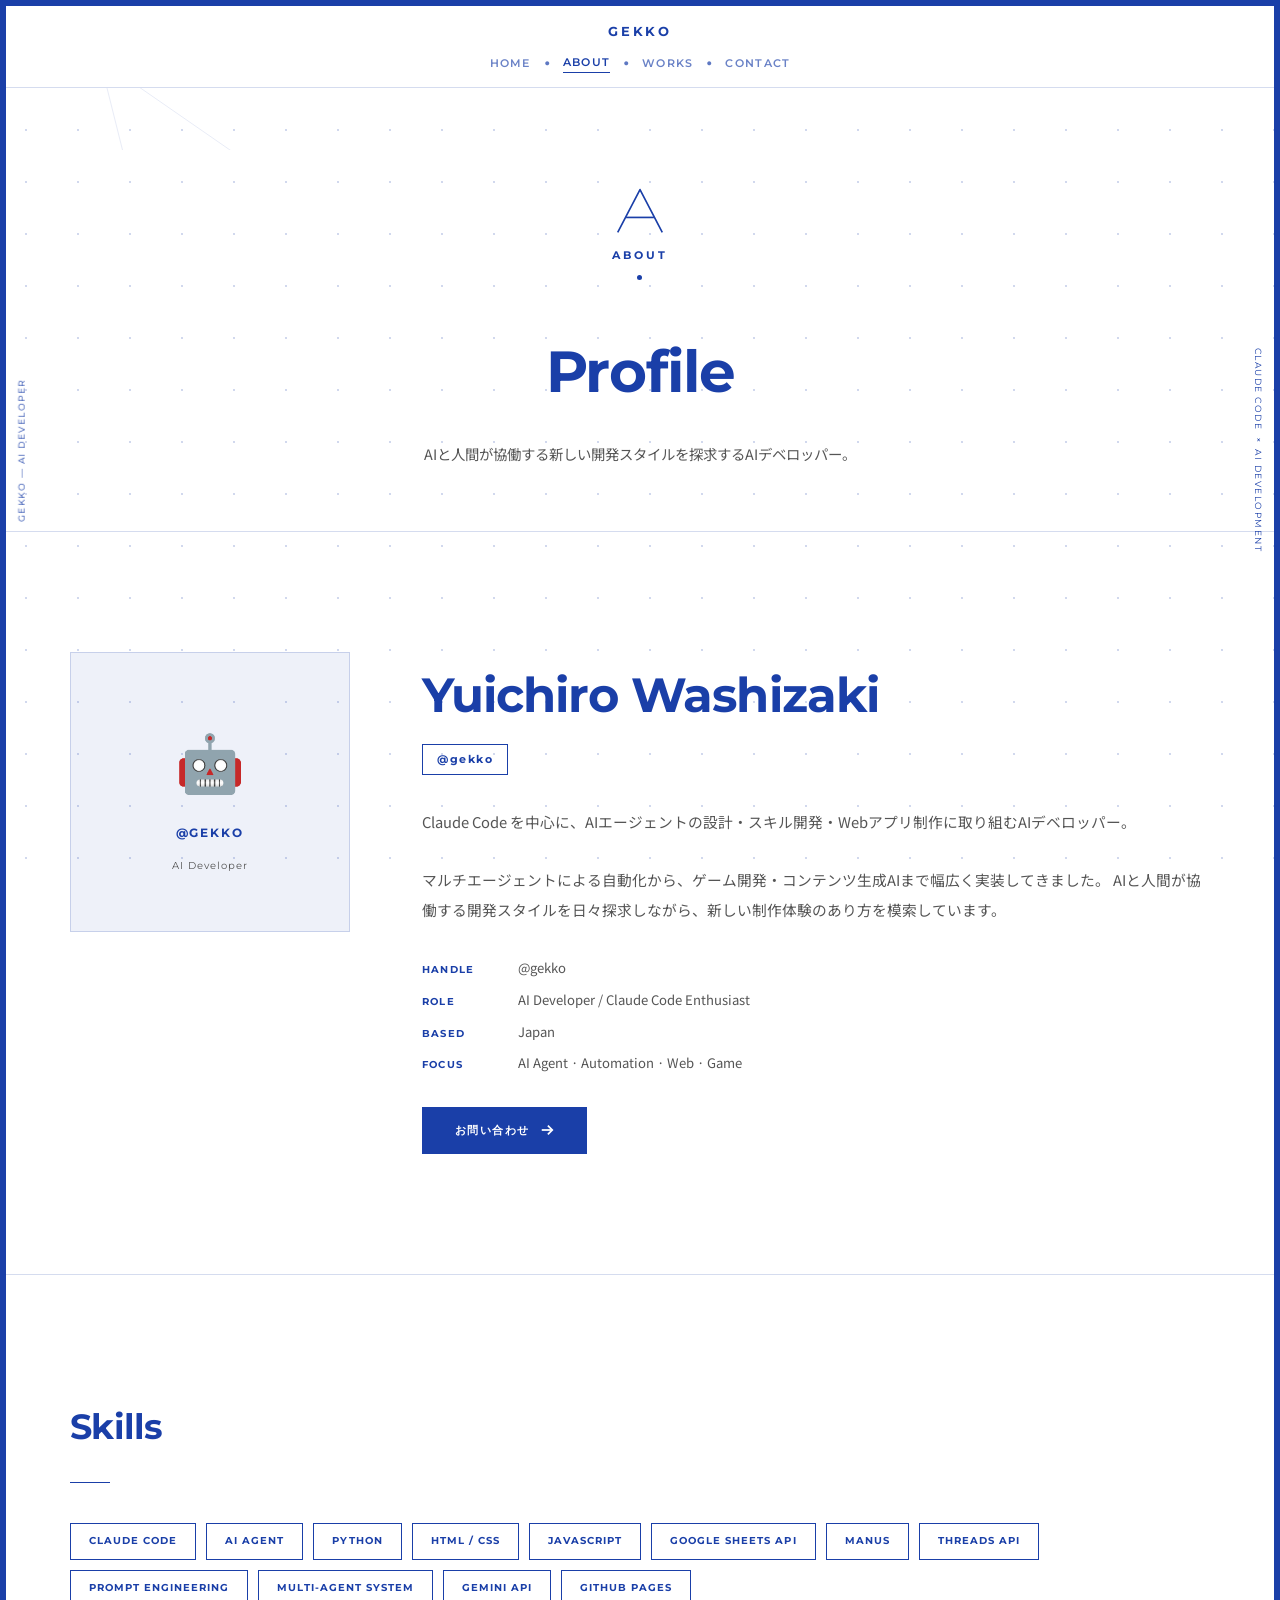
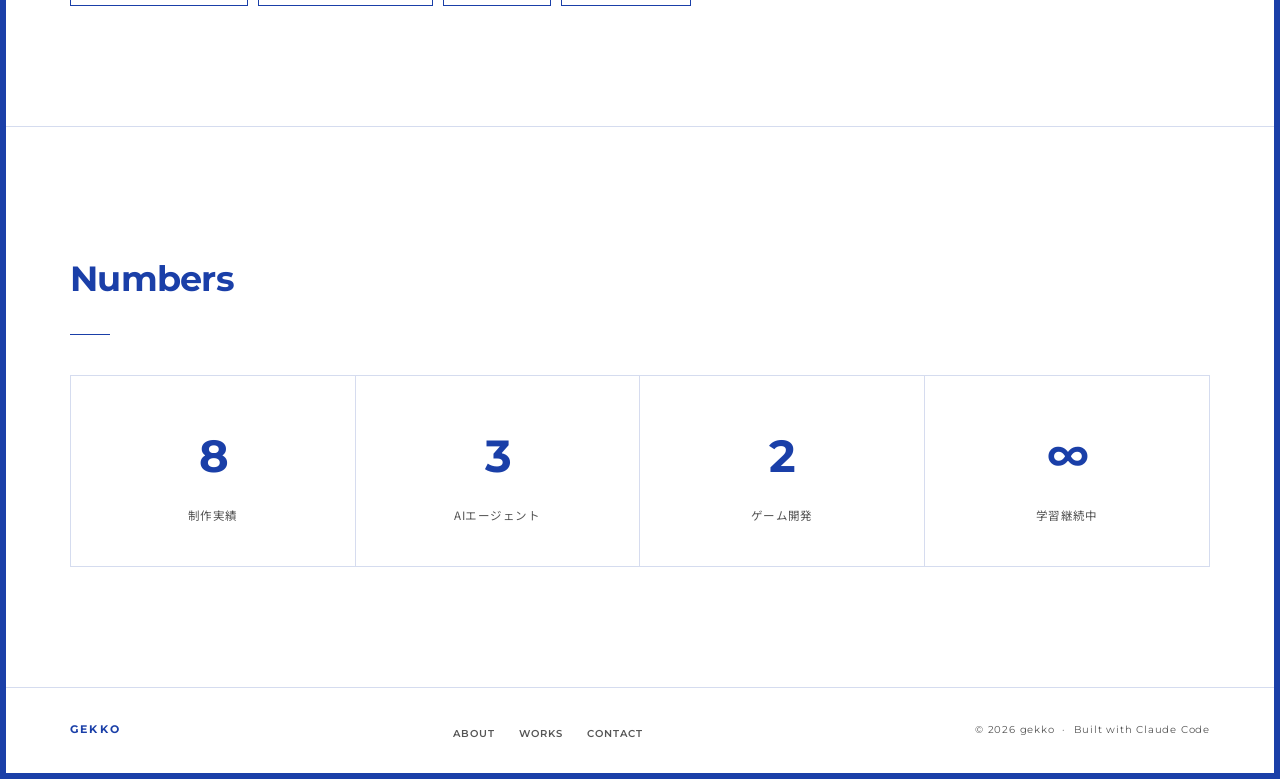
==== about.html @ 8a2c605b "Add multi-page structure: Home / About / Works / Contact with jojodesign-inspired blue design Co-Aut" ====
<!DOCTYPE html>
<html lang="ja">
<head>
  <meta charset="UTF-8">
  <meta name="viewport" content="width=device-width, initial-scale=1.0">
  <title>About | gekko</title>
  <link rel="preconnect" href="https://fonts.googleapis.com">
  <link rel="preconnect" href="https://fonts.gstatic.com" crossorigin>
  <link href="https://fonts.googleapis.com/css2?family=Montserrat:ital,wght@0,300;0,400;0,600;0,700;1,300&family=Noto+Sans+JP:wght@300;400;500&display=swap" rel="stylesheet">
  <link rel="stylesheet" href="style.css">
  <style>
    .profile-grid {
      display: grid; grid-template-columns: 280px 1fr;
      gap: 72px; align-items: start;
      padding: var(--section-py) var(--pad-x);
      max-width: var(--max-w); margin: 0 auto;
      border-bottom: 1px solid var(--blue-line);
    }
    .profile-avatar {
      width: 100%; aspect-ratio: 1;
      border: 1px solid var(--blue-line);
      background: var(--blue-pale);
      display: flex; flex-direction: column;
      align-items: center; justify-content: center; gap: 12px;
    }
    .avatar-icon { font-size: 3.5rem; }
    .profile-handle {
      font-family: 'Montserrat', sans-serif;
      font-size: .78rem; font-weight: 700;
      letter-spacing: .16em; text-transform: uppercase; color: var(--blue);
    }
    .profile-role {
      font-family: 'Montserrat', sans-serif;
      font-size: .62rem; letter-spacing: .1em; color: var(--muted);
    }
    .profile-info { display: flex; flex-direction: column; gap: 32px; }
    .profile-name {
      font-family: 'Montserrat', sans-serif;
      font-size: clamp(2rem, 4vw, 3rem);
      font-weight: 700; letter-spacing: -.02em; color: var(--blue);
    }
    .profile-handle-badge {
      display: inline-block; margin-top: 6px;
      font-family: 'Montserrat', sans-serif;
      font-size: .7rem; font-weight: 700; letter-spacing: .14em;
      color: var(--blue); border: 1px solid var(--blue);
      padding: 4px 14px;
    }
    .profile-bio { font-size: .92rem; color: var(--muted); line-height: 2; }
    .profile-meta { display: flex; flex-direction: column; gap: 8px; }
    .meta-row {
      display: flex; gap: 16px; align-items: baseline;
      font-size: .82rem;
    }
    .meta-label {
      font-family: 'Montserrat', sans-serif;
      font-size: .62rem; font-weight: 700; letter-spacing: .12em; text-transform: uppercase;
      color: var(--blue); min-width: 80px;
    }
    .meta-value { color: var(--muted); }

    /* Skills */
    .skills-section {
      max-width: var(--max-w); margin: 0 auto;
      padding: var(--section-py) var(--pad-x);
      border-bottom: 1px solid var(--blue-line);
    }
    .skill-list { display: flex; flex-wrap: wrap; gap: 10px; margin-top: 0; }
    .skill-tag {
      font-family: 'Montserrat', sans-serif;
      font-size: .64rem; font-weight: 700; letter-spacing: .1em; text-transform: uppercase;
      padding: 8px 18px; border: 1px solid var(--blue); color: var(--blue);
      transition: background .2s, color .2s;
    }
    .skill-tag:hover { background: var(--blue); color: #fff; }

    /* Stats */
    .stats-section {
      max-width: var(--max-w); margin: 0 auto;
      padding: var(--section-py) var(--pad-x);
    }
    .stat-grid { display: grid; grid-template-columns: repeat(4, 1fr); border: 1px solid var(--blue-line); }
    .stat-cell {
      padding: 40px 28px;
      border-right: 1px solid var(--blue-line);
      text-align: center; transition: background .2s;
    }
    .stat-cell:last-child { border-right: none; }
    .stat-cell:hover { background: var(--blue-pale); }
    .stat-num {
      font-family: 'Montserrat', sans-serif;
      font-size: 2.8rem; font-weight: 700; letter-spacing: -.04em;
      color: var(--blue);
    }
    .stat-label { font-size: .72rem; color: var(--muted); margin-top: 8px; letter-spacing: .04em; }

    @media (max-width: 960px) {
      .profile-grid { grid-template-columns: 1fr; gap: 40px; }
      .profile-avatar { max-width: 220px; }
      .stat-grid { grid-template-columns: repeat(2, 1fr); }
      .stat-cell:nth-child(2) { border-right: none; }
      .stat-cell:nth-child(-n+2) { border-bottom: 1px solid var(--blue-line); }
    }
  </style>
</head>
<body>

  <svg class="network-bg" xmlns="http://www.w3.org/2000/svg" aria-hidden="true">
    <line x1="100" y1="60"  x2="360" y2="240" stroke="#1A3FA8" stroke-width="0.8"/>
    <line x1="360" y1="240" x2="660" y2="120" stroke="#1A3FA8" stroke-width="0.8"/>
    <line x1="660" y1="120" x2="900" y2="320" stroke="#1A3FA8" stroke-width="0.8"/>
    <line x1="180" y1="380" x2="460" y2="500" stroke="#1A3FA8" stroke-width="0.8"/>
    <line x1="460" y1="500" x2="740" y2="360" stroke="#1A3FA8" stroke-width="0.8"/>
    <line x1="100" y1="60"  x2="180" y2="380" stroke="#1A3FA8" stroke-width="0.8"/>
    <line x1="360" y1="240" x2="460" y2="500" stroke="#1A3FA8" stroke-width="0.8"/>
    <circle cx="100" cy="60"  r="5" fill="#1A3FA8"/>
    <circle cx="360" cy="240" r="5" fill="#1A3FA8"/>
    <circle cx="660" cy="120" r="5" fill="#1A3FA8"/>
    <circle cx="900" cy="320" r="5" fill="#1A3FA8"/>
    <circle cx="180" cy="380" r="5" fill="#1A3FA8"/>
    <circle cx="460" cy="500" r="5" fill="#1A3FA8"/>
    <circle cx="530" cy="220" r="8" fill="none" stroke="#1A3FA8" stroke-width="1"/>
    <circle cx="800" cy="460" r="8" fill="none" stroke="#1A3FA8" stroke-width="1"/>
  </svg>

  <span class="side-label side-label-left">gekko — ai developer</span>
  <span class="side-label side-label-right">claude code × ai development</span>

  <nav>
    <a href="index.html" class="nav-logo">gekko</a>
    <ul class="nav-links">
      <li><a href="index.html">Home</a></li>
      <li><a href="about.html" class="active">About</a></li>
      <li><a href="works.html">Works</a></li>
      <li><a href="contact.html">Contact</a></li>
    </ul>
    <button class="nav-toggle" id="navToggle" aria-label="メニュー">
      <span></span><span></span><span></span>
    </button>
  </nav>
  <div class="nav-mobile" id="navMobile">
    <a href="index.html">Home</a>
    <a href="about.html">About</a>
    <a href="works.html">Works</a>
    <a href="contact.html">Contact</a>
  </div>

  <main>

    <!-- Page Header -->
    <div class="page-header">
      <div class="section-icon reveal">
        <svg viewBox="0 0 56 56" fill="none">
          <polyline points="4,52 28,6 52,52" stroke="#1A3FA8" stroke-width="1.8" stroke-linejoin="round"/>
          <line x1="13" y1="36" x2="43" y2="36" stroke="#1A3FA8" stroke-width="1.8"/>
        </svg>
        <span class="section-icon-label">About</span>
        <span class="section-icon-dot"></span>
      </div>
      <h1 class="page-title reveal reveal-d1">Profile</h1>
      <p class="page-subtitle reveal reveal-d2">AIと人間が協働する新しい開発スタイルを探求するAIデベロッパー。</p>
    </div>

    <!-- Profile -->
    <div class="profile-grid">
      <div class="reveal">
        <div class="profile-avatar">
          <span class="avatar-icon">🤖</span>
          <span class="profile-handle">@gekko</span>
          <span class="profile-role">AI Developer</span>
        </div>
      </div>
      <div class="profile-info">
        <div class="reveal">
          <h2 class="profile-name">Yuichiro Washizaki</h2>
          <span class="profile-handle-badge">@gekko</span>
        </div>
        <p class="profile-bio reveal reveal-d1">
          Claude Code を中心に、AIエージェントの設計・スキル開発・Webアプリ制作に取り組むAIデベロッパー。<br><br>
          マルチエージェントによる自動化から、ゲーム開発・コンテンツ生成AIまで幅広く実装してきました。
          AIと人間が協働する開発スタイルを日々探求しながら、新しい制作体験のあり方を模索しています。
        </p>
        <div class="profile-meta reveal reveal-d2">
          <div class="meta-row">
            <span class="meta-label">Handle</span>
            <span class="meta-value">@gekko</span>
          </div>
          <div class="meta-row">
            <span class="meta-label">Role</span>
            <span class="meta-value">AI Developer / Claude Code Enthusiast</span>
          </div>
          <div class="meta-row">
            <span class="meta-label">Based</span>
            <span class="meta-value">Japan</span>
          </div>
          <div class="meta-row">
            <span class="meta-label">Focus</span>
            <span class="meta-value">AI Agent · Automation · Web · Game</span>
          </div>
        </div>
        <div class="reveal reveal-d3">
          <a href="contact.html" class="btn btn-fill">
            お問い合わせ
            <svg viewBox="0 0 16 16"><line x1="2" y1="8" x2="14" y2="8"/><polyline points="9,3 14,8 9,13"/></svg>
          </a>
        </div>
      </div>
    </div>

    <!-- Skills -->
    <div class="skills-section">
      <h2 class="section-title reveal">Skills</h2>
      <div class="section-divider"></div>
      <div class="skill-list reveal reveal-d1">
        <span class="skill-tag">Claude Code</span>
        <span class="skill-tag">AI Agent</span>
        <span class="skill-tag">Python</span>
        <span class="skill-tag">HTML / CSS</span>
        <span class="skill-tag">JavaScript</span>
        <span class="skill-tag">Google Sheets API</span>
        <span class="skill-tag">Manus</span>
        <span class="skill-tag">Threads API</span>
        <span class="skill-tag">Prompt Engineering</span>
        <span class="skill-tag">Multi-Agent System</span>
        <span class="skill-tag">Gemini API</span>
        <span class="skill-tag">GitHub Pages</span>
      </div>
    </div>

    <!-- Stats -->
    <div class="stats-section">
      <h2 class="section-title reveal">Numbers</h2>
      <div class="section-divider"></div>
      <div class="stat-grid reveal reveal-d1">
        <div class="stat-cell">
          <div class="stat-num">8</div>
          <div class="stat-label">制作実績</div>
        </div>
        <div class="stat-cell">
          <div class="stat-num">3</div>
          <div class="stat-label">AIエージェント</div>
        </div>
        <div class="stat-cell">
          <div class="stat-num">2</div>
          <div class="stat-label">ゲーム開発</div>
        </div>
        <div class="stat-cell">
          <div class="stat-num">∞</div>
          <div class="stat-label">学習継続中</div>
        </div>
      </div>
    </div>

  </main>

  <footer>
    <a href="index.html" class="footer-logo">gekko</a>
    <ul class="footer-nav">
      <li><a href="about.html">About</a></li>
      <li><a href="works.html">Works</a></li>
      <li><a href="contact.html">Contact</a></li>
    </ul>
    <span class="footer-copy">&copy; 2026 gekko &nbsp;·&nbsp; Built with Claude Code</span>
  </footer>

  <script>
    const toggle = document.getElementById('navToggle');
    const mobile = document.getElementById('navMobile');
    toggle.addEventListener('click', () => { mobile.classList.toggle('open'); toggle.classList.toggle('open'); });
    mobile.querySelectorAll('a').forEach(a => a.addEventListener('click', () => { mobile.classList.remove('open'); toggle.classList.remove('open'); }));
    const obs = new IntersectionObserver(entries => entries.forEach(e => { if (e.isIntersecting) { e.target.classList.add('visible'); obs.unobserve(e.target); } }), { threshold: 0.08 });
    document.querySelectorAll('.reveal').forEach(el => obs.observe(el));
  </script>
</body>
</html>
---- style.css ----
/* ===== RESET & BASE ===== */
*, *::before, *::after { box-sizing: border-box; margin: 0; padding: 0; }
html { scroll-behavior: smooth; font-size: 16px; }

:root {
  --blue:      #1A3FA8;
  --blue-mid:  #2550CC;
  --blue-pale: rgba(26, 63, 168, 0.07);
  --blue-line: rgba(26, 63, 168, 0.18);
  --bg:        #FFFFFF;
  --text:      #111111;
  --muted:     #555555;
  --border:    #DCDCDC;
  --frame:     6px;
  --max-w:     1320px;
  --pad-x:     clamp(40px, 5vw, 80px);
  --section-py: clamp(72px, 10vw, 120px);
}

body {
  background: var(--bg);
  color: var(--text);
  font-family: 'Noto Sans JP', 'Helvetica Neue', sans-serif;
  line-height: 1.8;
  -webkit-font-smoothing: antialiased;
  border: var(--frame) solid var(--blue);
  min-height: 100vh;
  position: relative;
}

/* ===== DOT BACKGROUND ===== */
body::before {
  content: '';
  position: fixed; inset: 0;
  background-image: radial-gradient(circle, rgba(26,63,168,0.20) 1.5px, transparent 1.5px);
  background-size: 52px 52px;
  pointer-events: none; z-index: 0;
}

.network-bg {
  position: fixed; inset: 0;
  pointer-events: none; z-index: 0; opacity: 0.12;
}

nav, main, footer, .side-label { position: relative; z-index: 1; }

/* ===== SIDE LABELS ===== */
.side-label {
  position: fixed; top: 50%;
  font-family: 'Montserrat', sans-serif;
  font-size: .58rem; letter-spacing: .16em; text-transform: uppercase;
  color: var(--blue); writing-mode: vertical-rl; pointer-events: none; z-index: 1;
}
.side-label-left  { left: 14px; transform: translateY(-50%) rotate(180deg); }
.side-label-right { right: 14px; transform: translateY(-50%); }

/* ===== NAV ===== */
nav {
  position: sticky; top: 0; z-index: 200;
  background: rgba(255,255,255,0.94);
  backdrop-filter: blur(14px); -webkit-backdrop-filter: blur(14px);
  border-bottom: 1px solid var(--blue-line);
  padding: 14px var(--pad-x);
  display: flex; flex-direction: column; align-items: center; gap: 10px;
}
.nav-logo {
  font-family: 'Montserrat', sans-serif;
  font-size: .8rem; font-weight: 700;
  letter-spacing: .22em; text-transform: uppercase;
  color: var(--blue); text-decoration: none;
}
.nav-links { display: flex; align-items: center; list-style: none; }
.nav-links li { display: flex; align-items: center; }
.nav-links li + li::before {
  content: '●'; font-size: .28rem;
  color: var(--blue); margin: 0 14px; opacity: .7;
}
.nav-links a {
  font-family: 'Montserrat', sans-serif;
  font-size: .66rem; font-weight: 600;
  letter-spacing: .12em; text-transform: uppercase;
  color: var(--blue); text-decoration: none; transition: opacity .2s;
}
.nav-links a:hover,
.nav-links a.active { opacity: 1; border-bottom: 1px solid var(--blue); }
.nav-links a { opacity: .65; }

/* hamburger */
.nav-toggle {
  display: none; flex-direction: column; gap: 5px;
  cursor: pointer; padding: 4px; background: none; border: none;
  position: absolute; right: var(--pad-x); top: 50%; transform: translateY(-50%);
}
.nav-toggle span { display: block; width: 22px; height: 1.5px; background: var(--blue); transition: all .3s; }
.nav-toggle.open span:nth-child(1) { transform: translateY(6.5px) rotate(45deg); }
.nav-toggle.open span:nth-child(2) { opacity: 0; }
.nav-toggle.open span:nth-child(3) { transform: translateY(-6.5px) rotate(-45deg); }

.nav-mobile {
  display: none; position: fixed; inset: 0;
  background: rgba(255,255,255,.98);
  padding: 80px var(--pad-x); z-index: 199;
  flex-direction: column; align-items: center; gap: 36px;
}
.nav-mobile.open { display: flex; }
.nav-mobile a {
  font-family: 'Montserrat', sans-serif;
  font-size: 1.1rem; font-weight: 600;
  letter-spacing: .12em; text-transform: uppercase;
  color: var(--blue); text-decoration: none;
}

/* ===== PAGE HEADER ===== */
.page-header {
  padding: clamp(56px,8vw,96px) var(--pad-x) clamp(40px,5vw,64px);
  max-width: var(--max-w); margin: 0 auto;
  display: flex; flex-direction: column; align-items: center;
  text-align: center; border-bottom: 1px solid var(--blue-line);
}
.section-icon { display: flex; flex-direction: column; align-items: center; gap: 10px; margin-bottom: 40px; }
.section-icon svg { width: 52px; height: 52px; }
.section-icon-label {
  font-family: 'Montserrat', sans-serif;
  font-size: .66rem; font-weight: 700;
  letter-spacing: .28em; text-transform: uppercase; color: var(--blue);
}
.section-icon-dot { width: 5px; height: 5px; border-radius: 50%; background: var(--blue); }
.page-title {
  font-family: 'Montserrat', sans-serif;
  font-size: clamp(2rem, 5vw, 3.6rem);
  font-weight: 700; letter-spacing: -.02em; color: var(--blue);
}
.page-subtitle { font-size: .9rem; color: var(--muted); margin-top: 16px; max-width: 480px; line-height: 1.9; }

/* ===== SECTION WRAPPER ===== */
.section-inner { max-width: var(--max-w); margin: 0 auto; padding: var(--section-py) var(--pad-x); }
.section-title {
  font-family: 'Montserrat', sans-serif;
  font-size: clamp(1.5rem, 3vw, 2.2rem);
  font-weight: 700; letter-spacing: -.02em; color: var(--blue);
}
.section-divider { width: 40px; height: 1px; background: var(--blue); margin: 24px 0 40px; }

/* ===== BUTTONS ===== */
.btn {
  display: inline-flex; align-items: center; gap: 10px;
  padding: 13px 32px;
  font-family: 'Montserrat', sans-serif;
  font-size: .66rem; font-weight: 700;
  letter-spacing: .14em; text-transform: uppercase;
  text-decoration: none; cursor: pointer; transition: background .22s, color .22s;
}
.btn-fill   { background: var(--blue); color: #fff; border: 1px solid var(--blue); }
.btn-fill:hover { background: var(--blue-mid); border-color: var(--blue-mid); }
.btn-outline { background: transparent; color: var(--blue); border: 1px solid var(--blue); }
.btn-outline:hover { background: var(--blue); color: #fff; }
.btn svg { width: 14px; height: 14px; stroke: currentColor; fill: none; stroke-width: 2; }

/* ===== CARDS ===== */
.cards-grid {
  display: grid; grid-template-columns: repeat(3, 1fr);
  gap: 0; border: 1px solid var(--blue-line);
}
.card {
  background: var(--bg);
  border-right: 1px solid var(--blue-line);
  border-bottom: 1px solid var(--blue-line);
  overflow: hidden; transition: background .2s;
}
.card:nth-child(3n) { border-right: none; }
.card:hover { background: var(--blue-pale); }
.card-thumb { overflow: hidden; aspect-ratio: 4/3; background: #eef0f8; }
.card-thumb img { width: 100%; height: 100%; object-fit: cover; display: block; transition: transform .6s cubic-bezier(.25,.46,.45,.94); }
.card:hover .card-thumb img { transform: scale(1.04); }
.card-body { padding: 20px 24px 28px; }
.card-tags { display: flex; gap: 6px; flex-wrap: wrap; margin-bottom: 12px; }
.card-tag {
  font-family: 'Montserrat', sans-serif;
  font-size: .56rem; font-weight: 700; letter-spacing: .1em; text-transform: uppercase;
  padding: 3px 10px; border: 1px solid var(--blue-line); color: var(--blue);
}
.card-tag.fill { background: var(--blue); color: #fff; border-color: var(--blue); }
.card-title { font-size: .9rem; font-weight: 700; line-height: 1.5; color: var(--text); }
.card-desc { font-size: .78rem; color: var(--muted); margin-top: 8px; line-height: 1.85; }

/* ===== FOOTER ===== */
footer {
  border-top: 1px solid var(--blue-line);
  padding: 28px var(--pad-x);
  display: flex; justify-content: space-between; align-items: center; flex-wrap: wrap; gap: 12px;
  position: relative; z-index: 1;
}
.footer-logo {
  font-family: 'Montserrat', sans-serif;
  font-size: .68rem; font-weight: 700; letter-spacing: .2em; text-transform: uppercase; color: var(--blue);
  text-decoration: none;
}
.footer-nav { display: flex; gap: 24px; list-style: none; }
.footer-nav a {
  font-family: 'Montserrat', sans-serif;
  font-size: .62rem; font-weight: 600; letter-spacing: .1em; text-transform: uppercase;
  color: var(--muted); text-decoration: none; transition: color .2s;
}
.footer-nav a:hover { color: var(--blue); }
.footer-copy {
  font-family: 'Montserrat', sans-serif;
  font-size: .62rem; color: var(--muted); letter-spacing: .08em;
}

/* ===== REVEAL ===== */
.reveal { opacity: 0; transform: translateY(22px); transition: opacity .72s ease, transform .72s ease; }
.reveal.visible { opacity: 1; transform: translateY(0); }
.reveal-d1 { transition-delay: .07s; }
.reveal-d2 { transition-delay: .14s; }
.reveal-d3 { transition-delay: .22s; }
.reveal-d4 { transition-delay: .30s; }
.reveal-d5 { transition-delay: .38s; }

/* ===== FILTER ===== */
.filter-row { display: flex; justify-content: center; gap: 8px; flex-wrap: wrap; margin-bottom: 40px; }
.filter-btn {
  font-family: 'Montserrat', sans-serif;
  font-size: .62rem; font-weight: 700; letter-spacing: .12em; text-transform: uppercase;
  padding: 7px 20px; background: transparent; color: var(--muted);
  border: 1px solid var(--border); cursor: pointer; transition: all .2s;
}
.filter-btn.active, .filter-btn:hover { background: var(--blue); color: #fff; border-color: var(--blue); }

/* ===== RESPONSIVE ===== */
@media (max-width: 960px) {
  .nav-links { display: none; }
  .nav-toggle { display: flex; }
  .cards-grid { grid-template-columns: repeat(2, 1fr); }
  .card:nth-child(3n) { border-right: 1px solid var(--blue-line); }
  .card:nth-child(2n) { border-right: none; }
  .side-label { display: none; }
}
@media (max-width: 600px) {
  .cards-grid { grid-template-columns: 1fr; }
  .card { border-right: none !important; }
  body { border-width: 3px; }
}
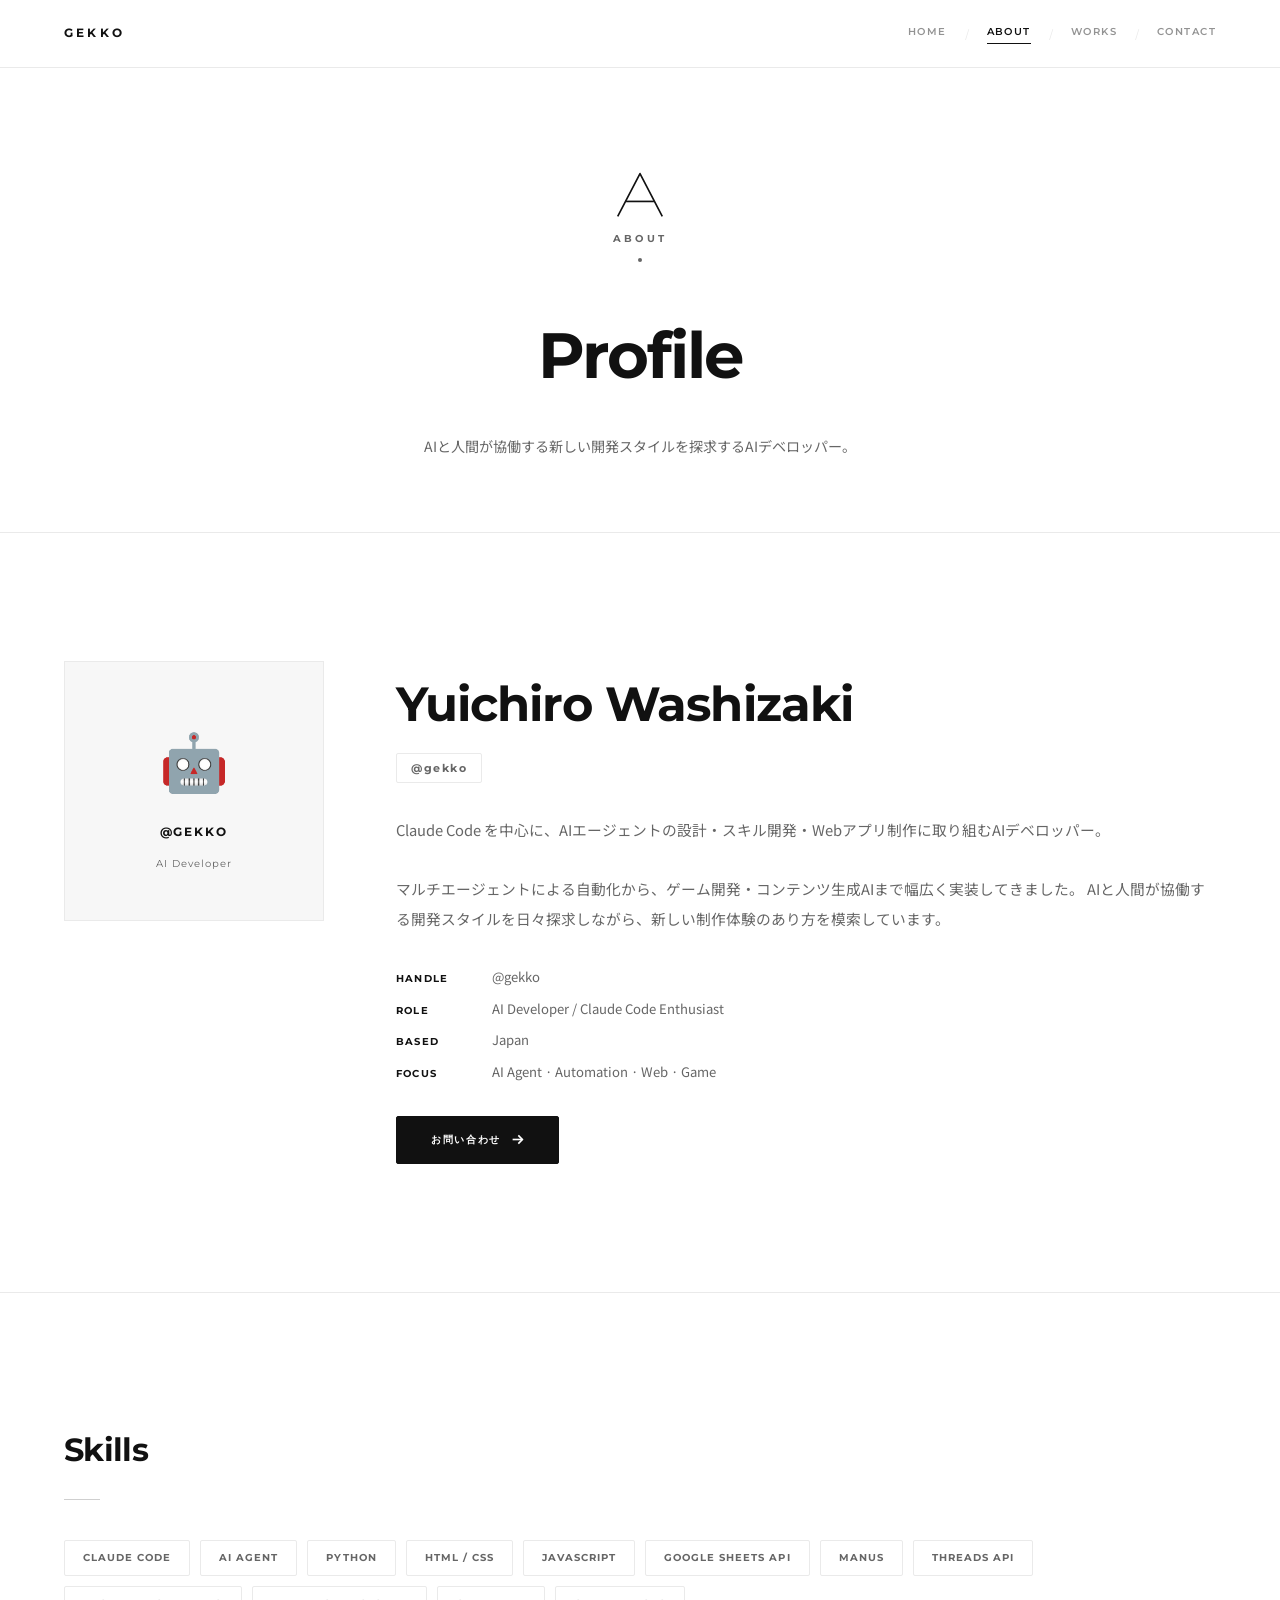
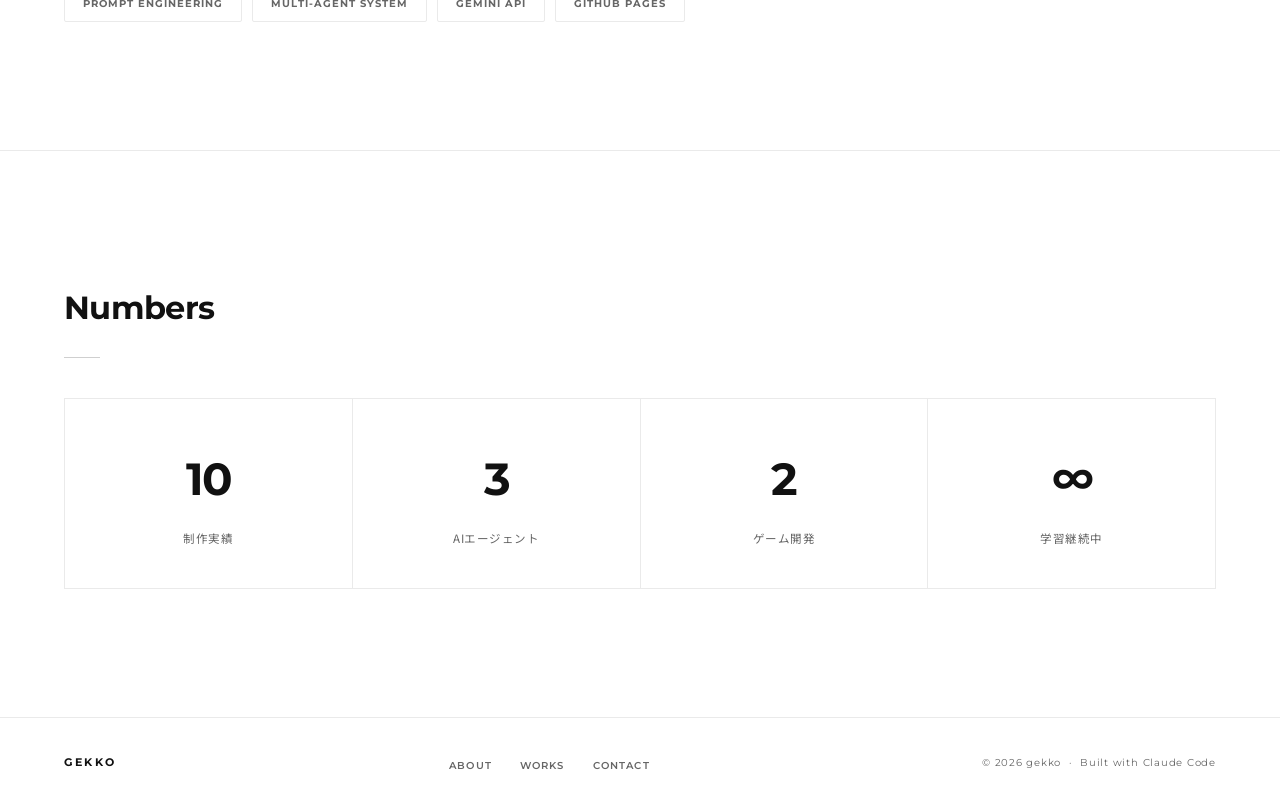
==== commit 253dde84: "Overhaul portfolio to YAML design spec and fix all review findings - Rename all Japanese image filen" ====
--- a/about.html
+++ b/about.html
@@ -4,22 +4,26 @@
   <meta charset="UTF-8">
   <meta name="viewport" content="width=device-width, initial-scale=1.0">
   <title>About | gekko</title>
+  <meta name="description" content="Claude Code を中心にAIエージェント・自動化・ゲーム開発に取り組むAIデベロッパー gekko のプロフィール。">
+  <meta property="og:title" content="About | gekko AI Developer">
+  <meta property="og:description" content="AIと人間が協働する新しい開発スタイルを探求するAIデベロッパー gekko のプロフィール。">
+  <meta property="og:type" content="website">
   <link rel="preconnect" href="https://fonts.googleapis.com">
   <link rel="preconnect" href="https://fonts.gstatic.com" crossorigin>
   <link href="https://fonts.googleapis.com/css2?family=Montserrat:ital,wght@0,300;0,400;0,600;0,700;1,300&family=Noto+Sans+JP:wght@300;400;500&display=swap" rel="stylesheet">
   <link rel="stylesheet" href="style.css">
   <style>
     .profile-grid {
-      display: grid; grid-template-columns: 280px 1fr;
+      display: grid; grid-template-columns: 260px 1fr;
       gap: 72px; align-items: start;
       padding: var(--section-py) var(--pad-x);
       max-width: var(--max-w); margin: 0 auto;
-      border-bottom: 1px solid var(--blue-line);
+      border-bottom: 1px solid var(--border);
     }
     .profile-avatar {
       width: 100%; aspect-ratio: 1;
-      border: 1px solid var(--blue-line);
-      background: var(--blue-pale);
+      border: 1px solid var(--border);
+      background: var(--surface);
       display: flex; flex-direction: column;
       align-items: center; justify-content: center; gap: 12px;
     }
@@ -27,7 +31,7 @@
     .profile-handle {
       font-family: 'Montserrat', sans-serif;
       font-size: .78rem; font-weight: 700;
-      letter-spacing: .16em; text-transform: uppercase; color: var(--blue);
+      letter-spacing: .16em; text-transform: uppercase; color: var(--text);
     }
     .profile-role {
       font-family: 'Montserrat', sans-serif;
@@ -37,14 +41,14 @@
     .profile-name {
       font-family: 'Montserrat', sans-serif;
       font-size: clamp(2rem, 4vw, 3rem);
-      font-weight: 700; letter-spacing: -.02em; color: var(--blue);
+      font-weight: 700; letter-spacing: -.02em; color: var(--text);
     }
     .profile-handle-badge {
       display: inline-block; margin-top: 6px;
       font-family: 'Montserrat', sans-serif;
       font-size: .7rem; font-weight: 700; letter-spacing: .14em;
-      color: var(--blue); border: 1px solid var(--blue);
-      padding: 4px 14px;
+      color: var(--muted); border: 1px solid var(--border);
+      padding: 4px 14px; border-radius: 2px;
     }
     .profile-bio { font-size: .92rem; color: var(--muted); line-height: 2; }
     .profile-meta { display: flex; flex-direction: column; gap: 8px; }
@@ -55,7 +59,7 @@
     .meta-label {
       font-family: 'Montserrat', sans-serif;
       font-size: .62rem; font-weight: 700; letter-spacing: .12em; text-transform: uppercase;
-      color: var(--blue); min-width: 80px;
+      color: var(--text); min-width: 80px;
     }
     .meta-value { color: var(--muted); }
 
@@ -63,34 +67,36 @@
     .skills-section {
       max-width: var(--max-w); margin: 0 auto;
       padding: var(--section-py) var(--pad-x);
-      border-bottom: 1px solid var(--blue-line);
-    }
-    .skill-list { display: flex; flex-wrap: wrap; gap: 10px; margin-top: 0; }
+      border-bottom: 1px solid var(--border);
+    }
+    .skill-list { display: flex; flex-wrap: wrap; gap: 10px; }
     .skill-tag {
       font-family: 'Montserrat', sans-serif;
       font-size: .64rem; font-weight: 700; letter-spacing: .1em; text-transform: uppercase;
-      padding: 8px 18px; border: 1px solid var(--blue); color: var(--blue);
-      transition: background .2s, color .2s;
-    }
-    .skill-tag:hover { background: var(--blue); color: #fff; }
+      padding: 8px 18px; border: 1px solid var(--border); color: var(--muted);
+      border-radius: 2px; transition: background .2s, color .2s, border-color .2s;
+    }
+    .skill-tag:hover { background: var(--accent); color: #fff; border-color: var(--accent); }
 
     /* Stats */
     .stats-section {
       max-width: var(--max-w); margin: 0 auto;
       padding: var(--section-py) var(--pad-x);
     }
-    .stat-grid { display: grid; grid-template-columns: repeat(4, 1fr); border: 1px solid var(--blue-line); }
+    .stat-grid {
+      display: grid; grid-template-columns: repeat(4, 1fr);
+      background: var(--border); gap: 1px;
+      border: 1px solid var(--border);
+    }
     .stat-cell {
-      padding: 40px 28px;
-      border-right: 1px solid var(--blue-line);
+      padding: 40px 28px; background: var(--bg);
       text-align: center; transition: background .2s;
     }
-    .stat-cell:last-child { border-right: none; }
-    .stat-cell:hover { background: var(--blue-pale); }
+    .stat-cell:hover { background: var(--surface); }
     .stat-num {
       font-family: 'Montserrat', sans-serif;
       font-size: 2.8rem; font-weight: 700; letter-spacing: -.04em;
-      color: var(--blue);
+      color: var(--text);
     }
     .stat-label { font-size: .72rem; color: var(--muted); margin-top: 8px; letter-spacing: .04em; }
 
@@ -98,33 +104,10 @@
       .profile-grid { grid-template-columns: 1fr; gap: 40px; }
       .profile-avatar { max-width: 220px; }
       .stat-grid { grid-template-columns: repeat(2, 1fr); }
-      .stat-cell:nth-child(2) { border-right: none; }
-      .stat-cell:nth-child(-n+2) { border-bottom: 1px solid var(--blue-line); }
     }
   </style>
 </head>
 <body>
-
-  <svg class="network-bg" xmlns="http://www.w3.org/2000/svg" aria-hidden="true">
-    <line x1="100" y1="60"  x2="360" y2="240" stroke="#1A3FA8" stroke-width="0.8"/>
-    <line x1="360" y1="240" x2="660" y2="120" stroke="#1A3FA8" stroke-width="0.8"/>
-    <line x1="660" y1="120" x2="900" y2="320" stroke="#1A3FA8" stroke-width="0.8"/>
-    <line x1="180" y1="380" x2="460" y2="500" stroke="#1A3FA8" stroke-width="0.8"/>
-    <line x1="460" y1="500" x2="740" y2="360" stroke="#1A3FA8" stroke-width="0.8"/>
-    <line x1="100" y1="60"  x2="180" y2="380" stroke="#1A3FA8" stroke-width="0.8"/>
-    <line x1="360" y1="240" x2="460" y2="500" stroke="#1A3FA8" stroke-width="0.8"/>
-    <circle cx="100" cy="60"  r="5" fill="#1A3FA8"/>
-    <circle cx="360" cy="240" r="5" fill="#1A3FA8"/>
-    <circle cx="660" cy="120" r="5" fill="#1A3FA8"/>
-    <circle cx="900" cy="320" r="5" fill="#1A3FA8"/>
-    <circle cx="180" cy="380" r="5" fill="#1A3FA8"/>
-    <circle cx="460" cy="500" r="5" fill="#1A3FA8"/>
-    <circle cx="530" cy="220" r="8" fill="none" stroke="#1A3FA8" stroke-width="1"/>
-    <circle cx="800" cy="460" r="8" fill="none" stroke="#1A3FA8" stroke-width="1"/>
-  </svg>
-
-  <span class="side-label side-label-left">gekko — ai developer</span>
-  <span class="side-label side-label-right">claude code × ai development</span>
 
   <nav>
     <a href="index.html" class="nav-logo">gekko</a>
@@ -147,12 +130,11 @@
 
   <main>
 
-    <!-- Page Header -->
     <div class="page-header">
       <div class="section-icon reveal">
         <svg viewBox="0 0 56 56" fill="none">
-          <polyline points="4,52 28,6 52,52" stroke="#1A3FA8" stroke-width="1.8" stroke-linejoin="round"/>
-          <line x1="13" y1="36" x2="43" y2="36" stroke="#1A3FA8" stroke-width="1.8"/>
+          <polyline points="4,52 28,6 52,52" stroke="#111111" stroke-width="1.8" stroke-linejoin="round"/>
+          <line x1="13" y1="36" x2="43" y2="36" stroke="#111111" stroke-width="1.8"/>
         </svg>
         <span class="section-icon-label">About</span>
         <span class="section-icon-dot"></span>
@@ -161,7 +143,6 @@
       <p class="page-subtitle reveal reveal-d2">AIと人間が協働する新しい開発スタイルを探求するAIデベロッパー。</p>
     </div>
 
-    <!-- Profile -->
     <div class="profile-grid">
       <div class="reveal">
         <div class="profile-avatar">
@@ -207,7 +188,6 @@
       </div>
     </div>
 
-    <!-- Skills -->
     <div class="skills-section">
       <h2 class="section-title reveal">Skills</h2>
       <div class="section-divider"></div>
@@ -227,13 +207,12 @@
       </div>
     </div>
 
-    <!-- Stats -->
     <div class="stats-section">
       <h2 class="section-title reveal">Numbers</h2>
       <div class="section-divider"></div>
       <div class="stat-grid reveal reveal-d1">
         <div class="stat-cell">
-          <div class="stat-num">8</div>
+          <div class="stat-num">10</div>
           <div class="stat-label">制作実績</div>
         </div>
         <div class="stat-cell">
--- a/style.css
+++ b/style.css
@@ -2,19 +2,19 @@
 *, *::before, *::after { box-sizing: border-box; margin: 0; padding: 0; }
 html { scroll-behavior: smooth; font-size: 16px; }
 
+/* YAML color palette */
 :root {
-  --blue:      #1A3FA8;
-  --blue-mid:  #2550CC;
-  --blue-pale: rgba(26, 63, 168, 0.07);
-  --blue-line: rgba(26, 63, 168, 0.18);
-  --bg:        #FFFFFF;
-  --text:      #111111;
-  --muted:     #555555;
-  --border:    #DCDCDC;
-  --frame:     6px;
+  --bg:       #FFFFFF;
+  --surface:  #F7F7F7;
+  --text:     #111111;
+  --muted:    #666666;
+  --border:   #EAEAEA;
+  --accent:   #1A3FA8; /* used ONLY on hover / active states */
+
   --max-w:     1320px;
   --pad-x:     clamp(40px, 5vw, 80px);
-  --section-py: clamp(72px, 10vw, 120px);
+  --section-py: clamp(80px, 10vw, 130px);
+  --nav-h:     68px;
 }
 
 body {
@@ -23,75 +23,52 @@
   font-family: 'Noto Sans JP', 'Helvetica Neue', sans-serif;
   line-height: 1.8;
   -webkit-font-smoothing: antialiased;
-  border: var(--frame) solid var(--blue);
   min-height: 100vh;
-  position: relative;
-}
-
-/* ===== DOT BACKGROUND ===== */
-body::before {
-  content: '';
-  position: fixed; inset: 0;
-  background-image: radial-gradient(circle, rgba(26,63,168,0.20) 1.5px, transparent 1.5px);
-  background-size: 52px 52px;
-  pointer-events: none; z-index: 0;
-}
-
-.network-bg {
-  position: fixed; inset: 0;
-  pointer-events: none; z-index: 0; opacity: 0.12;
-}
-
-nav, main, footer, .side-label { position: relative; z-index: 1; }
-
-/* ===== SIDE LABELS ===== */
-.side-label {
-  position: fixed; top: 50%;
-  font-family: 'Montserrat', sans-serif;
-  font-size: .58rem; letter-spacing: .16em; text-transform: uppercase;
-  color: var(--blue); writing-mode: vertical-rl; pointer-events: none; z-index: 1;
-}
-.side-label-left  { left: 14px; transform: translateY(-50%) rotate(180deg); }
-.side-label-right { right: 14px; transform: translateY(-50%); }
+}
 
 /* ===== NAV ===== */
 nav {
   position: sticky; top: 0; z-index: 200;
-  background: rgba(255,255,255,0.94);
-  backdrop-filter: blur(14px); -webkit-backdrop-filter: blur(14px);
-  border-bottom: 1px solid var(--blue-line);
-  padding: 14px var(--pad-x);
-  display: flex; flex-direction: column; align-items: center; gap: 10px;
+  background: rgba(255,255,255,0.96);
+  backdrop-filter: blur(12px); -webkit-backdrop-filter: blur(12px);
+  border-bottom: 1px solid var(--border);
+  padding: 0 var(--pad-x);
+  display: flex;
+  justify-content: space-between;
+  align-items: center;
+  height: var(--nav-h);
 }
 .nav-logo {
   font-family: 'Montserrat', sans-serif;
-  font-size: .8rem; font-weight: 700;
-  letter-spacing: .22em; text-transform: uppercase;
-  color: var(--blue); text-decoration: none;
-}
-.nav-links { display: flex; align-items: center; list-style: none; }
+  font-size: .78rem; font-weight: 700;
+  letter-spacing: .26em; text-transform: uppercase;
+  color: var(--text); text-decoration: none;
+  transition: color .2s;
+}
+.nav-logo:hover { color: var(--accent); }
+.nav-links { display: flex; align-items: center; gap: 0; list-style: none; }
 .nav-links li { display: flex; align-items: center; }
 .nav-links li + li::before {
-  content: '●'; font-size: .28rem;
-  color: var(--blue); margin: 0 14px; opacity: .7;
+  content: '/'; font-size: .7rem;
+  color: var(--border); margin: 0 18px;
 }
 .nav-links a {
   font-family: 'Montserrat', sans-serif;
-  font-size: .66rem; font-weight: 600;
-  letter-spacing: .12em; text-transform: uppercase;
-  color: var(--blue); text-decoration: none; transition: opacity .2s;
-}
-.nav-links a:hover,
-.nav-links a.active { opacity: 1; border-bottom: 1px solid var(--blue); }
-.nav-links a { opacity: .65; }
+  font-size: .64rem; font-weight: 600;
+  letter-spacing: .14em; text-transform: uppercase;
+  color: var(--text); text-decoration: none;
+  opacity: .45; transition: opacity .2s, color .2s;
+  padding-bottom: 2px;
+}
+.nav-links a:hover { opacity: 1; color: var(--accent); }
+.nav-links a.active { opacity: 1; border-bottom: 1.5px solid var(--text); }
 
 /* hamburger */
 .nav-toggle {
   display: none; flex-direction: column; gap: 5px;
   cursor: pointer; padding: 4px; background: none; border: none;
-  position: absolute; right: var(--pad-x); top: 50%; transform: translateY(-50%);
-}
-.nav-toggle span { display: block; width: 22px; height: 1.5px; background: var(--blue); transition: all .3s; }
+}
+.nav-toggle span { display: block; width: 22px; height: 1.5px; background: var(--text); transition: all .3s; }
 .nav-toggle.open span:nth-child(1) { transform: translateY(6.5px) rotate(45deg); }
 .nav-toggle.open span:nth-child(2) { opacity: 0; }
 .nav-toggle.open span:nth-child(3) { transform: translateY(-6.5px) rotate(-45deg); }
@@ -99,144 +76,148 @@
 .nav-mobile {
   display: none; position: fixed; inset: 0;
   background: rgba(255,255,255,.98);
-  padding: 80px var(--pad-x); z-index: 199;
-  flex-direction: column; align-items: center; gap: 36px;
+  padding: 100px var(--pad-x); z-index: 199;
+  flex-direction: column; align-items: center; gap: 40px;
 }
 .nav-mobile.open { display: flex; }
 .nav-mobile a {
   font-family: 'Montserrat', sans-serif;
-  font-size: 1.1rem; font-weight: 600;
-  letter-spacing: .12em; text-transform: uppercase;
-  color: var(--blue); text-decoration: none;
-}
+  font-size: 1.2rem; font-weight: 700;
+  letter-spacing: .14em; text-transform: uppercase;
+  color: var(--text); text-decoration: none;
+  transition: color .2s;
+}
+.nav-mobile a:hover { color: var(--accent); }
 
 /* ===== PAGE HEADER ===== */
 .page-header {
-  padding: clamp(56px,8vw,96px) var(--pad-x) clamp(40px,5vw,64px);
+  padding: clamp(64px,9vw,100px) var(--pad-x) clamp(48px,6vw,72px);
   max-width: var(--max-w); margin: 0 auto;
   display: flex; flex-direction: column; align-items: center;
-  text-align: center; border-bottom: 1px solid var(--blue-line);
-}
-.section-icon { display: flex; flex-direction: column; align-items: center; gap: 10px; margin-bottom: 40px; }
+  text-align: center; border-bottom: 1px solid var(--border);
+}
+.section-icon { display: flex; flex-direction: column; align-items: center; gap: 10px; margin-bottom: 36px; }
 .section-icon svg { width: 52px; height: 52px; }
 .section-icon-label {
   font-family: 'Montserrat', sans-serif;
-  font-size: .66rem; font-weight: 700;
-  letter-spacing: .28em; text-transform: uppercase; color: var(--blue);
-}
-.section-icon-dot { width: 5px; height: 5px; border-radius: 50%; background: var(--blue); }
+  font-size: .64rem; font-weight: 700;
+  letter-spacing: .30em; text-transform: uppercase; color: var(--muted);
+}
+.section-icon-dot { width: 4px; height: 4px; border-radius: 50%; background: var(--muted); }
 .page-title {
   font-family: 'Montserrat', sans-serif;
-  font-size: clamp(2rem, 5vw, 3.6rem);
-  font-weight: 700; letter-spacing: -.02em; color: var(--blue);
-}
-.page-subtitle { font-size: .9rem; color: var(--muted); margin-top: 16px; max-width: 480px; line-height: 1.9; }
+  font-size: clamp(2.2rem, 5vw, 4rem);
+  font-weight: 700; letter-spacing: -.03em; color: var(--text);
+}
+.page-subtitle { font-size: .88rem; color: var(--muted); margin-top: 18px; max-width: 480px; line-height: 2; }
 
 /* ===== SECTION WRAPPER ===== */
 .section-inner { max-width: var(--max-w); margin: 0 auto; padding: var(--section-py) var(--pad-x); }
 .section-title {
   font-family: 'Montserrat', sans-serif;
-  font-size: clamp(1.5rem, 3vw, 2.2rem);
-  font-weight: 700; letter-spacing: -.02em; color: var(--blue);
-}
-.section-divider { width: 40px; height: 1px; background: var(--blue); margin: 24px 0 40px; }
+  font-size: clamp(1.4rem, 3vw, 2rem);
+  font-weight: 700; letter-spacing: -.02em; color: var(--text);
+}
+.section-divider { width: 36px; height: 1px; background: var(--text); margin: 20px 0 40px; opacity: .2; }
 
 /* ===== BUTTONS ===== */
 .btn {
   display: inline-flex; align-items: center; gap: 10px;
-  padding: 13px 32px;
-  font-family: 'Montserrat', sans-serif;
-  font-size: .66rem; font-weight: 700;
-  letter-spacing: .14em; text-transform: uppercase;
-  text-decoration: none; cursor: pointer; transition: background .22s, color .22s;
-}
-.btn-fill   { background: var(--blue); color: #fff; border: 1px solid var(--blue); }
-.btn-fill:hover { background: var(--blue-mid); border-color: var(--blue-mid); }
-.btn-outline { background: transparent; color: var(--blue); border: 1px solid var(--blue); }
-.btn-outline:hover { background: var(--blue); color: #fff; }
-.btn svg { width: 14px; height: 14px; stroke: currentColor; fill: none; stroke-width: 2; }
+  padding: 14px 34px;
+  font-family: 'Montserrat', sans-serif;
+  font-size: .64rem; font-weight: 700;
+  letter-spacing: .16em; text-transform: uppercase;
+  text-decoration: none; cursor: pointer;
+  transition: background .22s, color .22s, border-color .22s;
+  border-radius: 2px;
+}
+.btn-fill   { background: var(--text); color: #fff; border: 1px solid var(--text); }
+.btn-fill:hover { background: var(--accent); border-color: var(--accent); }
+.btn-outline { background: transparent; color: var(--text); border: 1px solid var(--text); }
+.btn-outline:hover { background: var(--accent); color: #fff; border-color: var(--accent); }
+.btn svg { width: 13px; height: 13px; stroke: currentColor; fill: none; stroke-width: 2; }
+
+/* CTA band specific */
+.btn-inv { background: #fff; color: var(--text); border: 1px solid #fff; }
+.btn-inv:hover { background: var(--accent); border-color: var(--accent); color: #fff; }
 
 /* ===== CARDS ===== */
 .cards-grid {
   display: grid; grid-template-columns: repeat(3, 1fr);
-  gap: 0; border: 1px solid var(--blue-line);
+  gap: 1px;
+  background: var(--border);
+  border: 1px solid var(--border);
 }
 .card {
   background: var(--bg);
-  border-right: 1px solid var(--blue-line);
-  border-bottom: 1px solid var(--blue-line);
-  overflow: hidden; transition: background .2s;
-}
-.card:nth-child(3n) { border-right: none; }
-.card:hover { background: var(--blue-pale); }
-.card-thumb { overflow: hidden; aspect-ratio: 4/3; background: #eef0f8; }
-.card-thumb img { width: 100%; height: 100%; object-fit: cover; display: block; transition: transform .6s cubic-bezier(.25,.46,.45,.94); }
+  overflow: hidden; transition: background .25s;
+}
+.card.hidden { display: none; }
+.card:hover { background: var(--surface); }
+.card-thumb { overflow: hidden; aspect-ratio: 4/3; background: var(--surface); }
+.card-thumb img { width: 100%; height: 100%; object-fit: cover; display: block; transition: transform .7s cubic-bezier(.25,.46,.45,.94); }
 .card:hover .card-thumb img { transform: scale(1.04); }
-.card-body { padding: 20px 24px 28px; }
+.card-body { padding: 22px 26px 30px; }
 .card-tags { display: flex; gap: 6px; flex-wrap: wrap; margin-bottom: 12px; }
 .card-tag {
   font-family: 'Montserrat', sans-serif;
-  font-size: .56rem; font-weight: 700; letter-spacing: .1em; text-transform: uppercase;
-  padding: 3px 10px; border: 1px solid var(--blue-line); color: var(--blue);
-}
-.card-tag.fill { background: var(--blue); color: #fff; border-color: var(--blue); }
-.card-title { font-size: .9rem; font-weight: 700; line-height: 1.5; color: var(--text); }
-.card-desc { font-size: .78rem; color: var(--muted); margin-top: 8px; line-height: 1.85; }
+  font-size: .54rem; font-weight: 700; letter-spacing: .1em; text-transform: uppercase;
+  padding: 3px 10px; border: 1px solid var(--border); color: var(--muted);
+  border-radius: 2px;
+}
+.card-tag.fill { background: var(--text); color: #fff; border-color: var(--text); }
+.card-title { font-size: .9rem; font-weight: 700; line-height: 1.5; color: var(--text); margin-bottom: 6px; }
+.card-desc { font-size: .78rem; color: var(--muted); line-height: 1.85; }
 
 /* ===== FOOTER ===== */
 footer {
-  border-top: 1px solid var(--blue-line);
-  padding: 28px var(--pad-x);
+  border-top: 1px solid var(--border);
+  padding: 30px var(--pad-x);
   display: flex; justify-content: space-between; align-items: center; flex-wrap: wrap; gap: 12px;
-  position: relative; z-index: 1;
 }
 .footer-logo {
   font-family: 'Montserrat', sans-serif;
-  font-size: .68rem; font-weight: 700; letter-spacing: .2em; text-transform: uppercase; color: var(--blue);
-  text-decoration: none;
-}
-.footer-nav { display: flex; gap: 24px; list-style: none; }
+  font-size: .66rem; font-weight: 700; letter-spacing: .24em; text-transform: uppercase;
+  color: var(--text); text-decoration: none; transition: color .2s;
+}
+.footer-logo:hover { color: var(--accent); }
+.footer-nav { display: flex; gap: 28px; list-style: none; }
 .footer-nav a {
   font-family: 'Montserrat', sans-serif;
-  font-size: .62rem; font-weight: 600; letter-spacing: .1em; text-transform: uppercase;
+  font-size: .6rem; font-weight: 600; letter-spacing: .12em; text-transform: uppercase;
   color: var(--muted); text-decoration: none; transition: color .2s;
 }
-.footer-nav a:hover { color: var(--blue); }
+.footer-nav a:hover { color: var(--accent); }
 .footer-copy {
   font-family: 'Montserrat', sans-serif;
-  font-size: .62rem; color: var(--muted); letter-spacing: .08em;
-}
-
-/* ===== REVEAL ===== */
-.reveal { opacity: 0; transform: translateY(22px); transition: opacity .72s ease, transform .72s ease; }
+  font-size: .6rem; color: var(--muted); letter-spacing: .08em;
+}
+
+/* ===== REVEAL ANIMATION ===== */
+.reveal { opacity: 0; transform: translateY(24px); transition: opacity .75s ease, transform .75s ease; }
 .reveal.visible { opacity: 1; transform: translateY(0); }
-.reveal-d1 { transition-delay: .07s; }
-.reveal-d2 { transition-delay: .14s; }
-.reveal-d3 { transition-delay: .22s; }
-.reveal-d4 { transition-delay: .30s; }
-.reveal-d5 { transition-delay: .38s; }
+.reveal-d1 { transition-delay: .08s; }
+.reveal-d2 { transition-delay: .16s; }
+.reveal-d3 { transition-delay: .25s; }
+.reveal-d4 { transition-delay: .34s; }
+.reveal-d5 { transition-delay: .43s; }
 
 /* ===== FILTER ===== */
-.filter-row { display: flex; justify-content: center; gap: 8px; flex-wrap: wrap; margin-bottom: 40px; }
+.filter-row { display: flex; justify-content: center; gap: 8px; flex-wrap: wrap; margin-bottom: 48px; }
 .filter-btn {
   font-family: 'Montserrat', sans-serif;
-  font-size: .62rem; font-weight: 700; letter-spacing: .12em; text-transform: uppercase;
-  padding: 7px 20px; background: transparent; color: var(--muted);
-  border: 1px solid var(--border); cursor: pointer; transition: all .2s;
-}
-.filter-btn.active, .filter-btn:hover { background: var(--blue); color: #fff; border-color: var(--blue); }
+  font-size: .6rem; font-weight: 700; letter-spacing: .14em; text-transform: uppercase;
+  padding: 8px 22px; background: transparent; color: var(--muted);
+  border: 1px solid var(--border); cursor: pointer; transition: all .2s; border-radius: 2px;
+}
+.filter-btn.active, .filter-btn:hover { background: var(--text); color: #fff; border-color: var(--text); }
 
 /* ===== RESPONSIVE ===== */
 @media (max-width: 960px) {
   .nav-links { display: none; }
   .nav-toggle { display: flex; }
   .cards-grid { grid-template-columns: repeat(2, 1fr); }
-  .card:nth-child(3n) { border-right: 1px solid var(--blue-line); }
-  .card:nth-child(2n) { border-right: none; }
-  .side-label { display: none; }
 }
 @media (max-width: 600px) {
   .cards-grid { grid-template-columns: 1fr; }
-  .card { border-right: none !important; }
-  body { border-width: 3px; }
-}
+}
